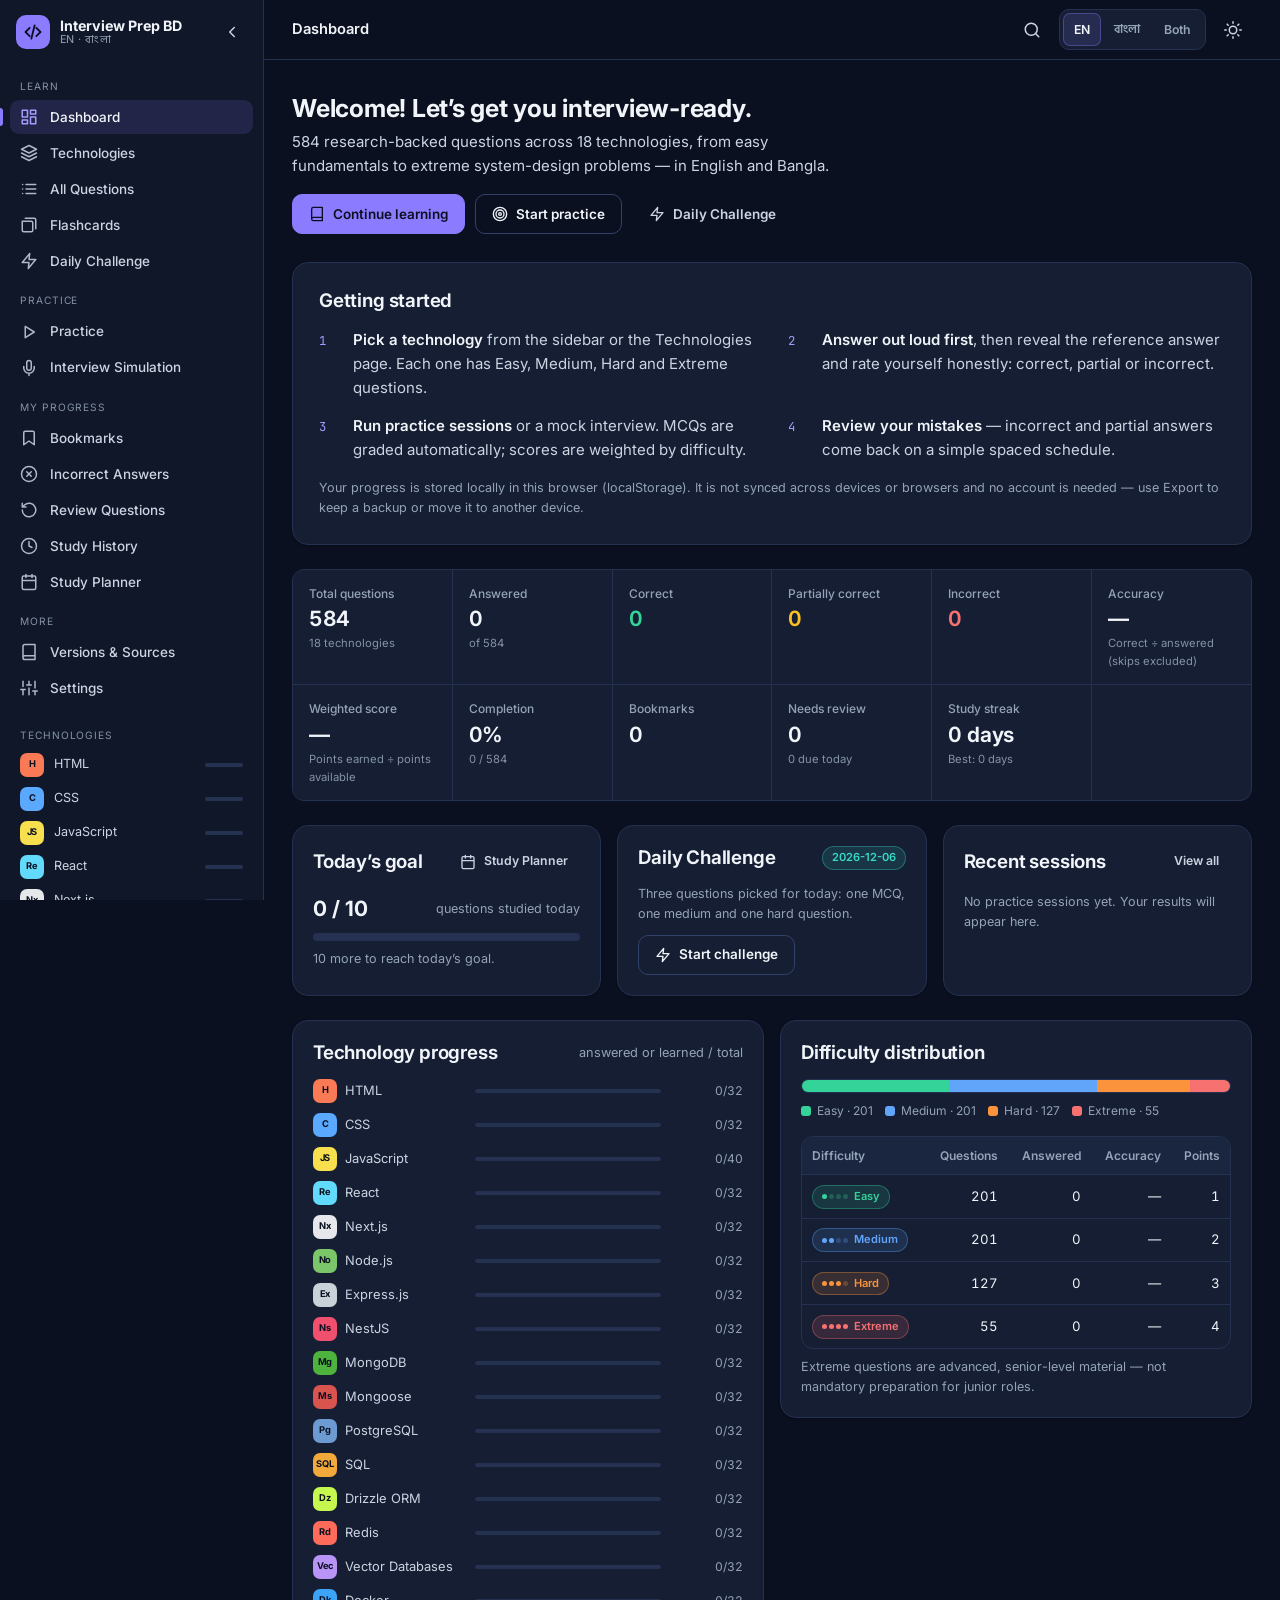
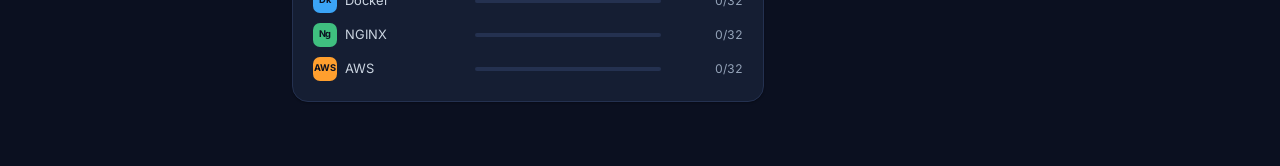
==== index.html @ 84ec38d2 "first commit" ====
<!doctype html>
<html lang="en" data-theme="dark">
<head>
  <meta charset="utf-8">
  <meta name="viewport" content="width=device-width, initial-scale=1, viewport-fit=cover">
  <title>Interview Prep BD — Bilingual Tech Interview Platform</title>
  <meta name="description" content="Bilingual (English + বাংলা) technical interview preparation for developers in Bangladesh and international roles: 18 technologies, practice sessions, MCQs, scoring and progress tracking.">
  <meta name="color-scheme" content="dark light">
  <meta name="theme-color" content="#0B1020">
  <link rel="icon" href="data:image/svg+xml,%3Csvg xmlns='http://www.w3.org/2000/svg' viewBox='0 0 64 64'%3E%3Crect width='64' height='64' rx='14' fill='%238B7CFF'/%3E%3Cpath d='M20 22l-8 10 8 10M44 22l8 10-8 10M36 18l-8 28' stroke='%230B1020' stroke-width='5' fill='none' stroke-linecap='round' stroke-linejoin='round'/%3E%3C/svg%3E">
  <link rel="preconnect" href="https://fonts.googleapis.com">
  <link rel="preconnect" href="https://fonts.gstatic.com" crossorigin>
  <link rel="stylesheet" href="https://fonts.googleapis.com/css2?family=Hind+Siliguri:wght@400;500;600;700&family=Inter:wght@400;500;600;700&family=JetBrains+Mono:wght@400;500&display=swap">
  <link rel="stylesheet" href="styles.css">
</head>
<body>
  <a class="skip-link" href="#main">Skip to main content</a>

  <div class="app" id="app">
    <aside class="sidebar" id="sidebar" aria-label="Primary">
      <div class="sidebar__brand">
        <a href="#/dashboard" class="brand" aria-label="Interview Prep BD — dashboard">
          <span class="brand__mark" aria-hidden="true">
            <svg viewBox="0 0 24 24" width="20" height="20"><path d="M8 7l-5 5 5 5M16 7l5 5-5 5M14 4l-4 16" fill="none" stroke="currentColor" stroke-width="2.2" stroke-linecap="round" stroke-linejoin="round"/></svg>
          </span>
          <span class="brand__text">
            <strong>Interview Prep BD</strong>
            <small>EN · বাংলা</small>
          </span>
        </a>
        <button class="icon-btn sidebar__collapse" id="collapseBtn" type="button" aria-label="Collapse sidebar" aria-expanded="true">
          <svg viewBox="0 0 24 24" width="18" height="18" aria-hidden="true"><path d="M15 6l-6 6 6 6" fill="none" stroke="currentColor" stroke-width="2" stroke-linecap="round" stroke-linejoin="round"/></svg>
        </button>
      </div>
      <nav class="sidebar__nav" id="nav"></nav>
      <div class="sidebar__techs" id="sidebarTechs"></div>
      <div class="sidebar__foot" id="sidebarFoot"></div>
    </aside>
    <div class="scrim" id="scrim" hidden></div>

    <div class="main-wrap">
      <header class="topbar" id="topbar">
        <button class="icon-btn topbar__menu" id="menuBtn" type="button" aria-label="Open navigation" aria-controls="sidebar" aria-expanded="false">
          <svg viewBox="0 0 24 24" width="20" height="20" aria-hidden="true"><path d="M4 7h16M4 12h16M4 17h16" fill="none" stroke="currentColor" stroke-width="2" stroke-linecap="round"/></svg>
        </button>
        <div class="topbar__title" id="pageTitle" aria-live="polite"></div>
        <div class="topbar__actions" id="topbarActions"></div>
      </header>
      <main id="main" class="view" tabindex="-1"></main>
    </div>
  </div>

  <dialog id="modal" class="modal" aria-labelledby="modalTitle"></dialog>
  <div class="toasts" id="toasts" role="status" aria-live="polite" aria-atomic="false"></div>

  <noscript>
    <div class="noscript">This application needs JavaScript enabled to run. / এই application চালাতে JavaScript চালু থাকতে হবে।</div>
  </noscript>

  <script src="questions.js"></script>
  <script src="app.js"></script>
</body>
</html>
---- styles.css ----
/* ==========================================================================
   Interview Prep BD — design system
   Dark developer-tool theme (default) + light theme. No external CSS deps.
   ========================================================================== */

:root {
  --bg: #0B1020;
  --bg-elev: #0E1528;
  --sidebar: #101729;
  --card: #151E33;
  --card-2: #1A2540;
  --card-hover: #1C2844;
  --border: #243150;
  --border-strong: #31416A;
  --text: #F1F5F9;
  --text-2: #CBD5E1;
  --muted: #94A3B8;
  --faint: #8492A6;
  --primary: #8B7CFF;
  --primary-2: #A79BFF;
  --primary-ink: #0B1020;
  --primary-soft: rgba(139, 124, 255, .14);
  --secondary: #38D9C5;
  --secondary-soft: rgba(56, 217, 197, .13);
  --easy: #34D399;
  --medium: #60A5FA;
  --hard: #FB923C;
  --extreme: #F87171;
  --easy-soft: rgba(52, 211, 153, .14);
  --medium-soft: rgba(96, 165, 250, .14);
  --hard-soft: rgba(251, 146, 60, .14);
  --extreme-soft: rgba(248, 113, 113, .14);
  --ok: #34D399;
  --partial: #FBBF24;
  --bad: #F87171;
  --skip: #94A3B8;
  --code-bg: #0A0F1E;
  --code-border: #1E2A47;
  --tok-kw: #C4B5FD;
  --tok-str: #86EFAC;
  --tok-num: #FDBA74;
  --tok-com: #8492A6;
  --tok-fn: #7DD3FC;
  --tok-punc: #CBD5E1;
  --shadow-sm: 0 1px 2px rgba(0,0,0,.3);
  --shadow: 0 8px 24px -12px rgba(0,0,0,.55), 0 2px 6px rgba(0,0,0,.25);
  --shadow-lg: 0 24px 60px -20px rgba(0,0,0,.7);
  --radius-sm: 8px;
  --radius: 12px;
  --radius-lg: 16px;
  --sidebar-w: 264px;
  --sidebar-w-collapsed: 72px;
  --topbar-h: 60px;
  --font-sans: "Inter", "Hind Siliguri", system-ui, -apple-system, "Segoe UI", Roboto, sans-serif;
  --font-bn: "Hind Siliguri", "Noto Sans Bengali", "Kalpurush", "SolaimanLipi", "Vrinda", sans-serif;
  --font-mono: "JetBrains Mono", ui-monospace, SFMono-Regular, Menlo, Consolas, monospace;
  --ease: cubic-bezier(.2, .7, .2, 1);
  --dur: .2s;
  --fs: 15px;
  color-scheme: dark;
}

:root[data-theme="light"] {
  --bg: #F5F6FB;
  --bg-elev: #EEF0F8;
  --sidebar: #FFFFFF;
  --card: #FFFFFF;
  --card-2: #F7F8FC;
  --card-hover: #F2F3FA;
  --border: #E2E6F0;
  --border-strong: #CDD3E3;
  --text: #0F172A;
  --text-2: #1E293B;
  --muted: #526077;
  --faint: #5F6B80;
  --primary: #6352E8;
  --primary-2: #5040D8;
  --primary-ink: #FFFFFF;
  --primary-soft: rgba(99, 82, 232, .10);
  --secondary: #0F766E;
  --secondary-soft: rgba(13, 148, 136, .10);
  --easy: #047857;
  --medium: #2563EB;
  --hard: #C2410C;
  --extreme: #B91C1C;
  --easy-soft: rgba(5, 150, 105, .10);
  --medium-soft: rgba(37, 99, 235, .10);
  --hard-soft: rgba(194, 65, 12, .10);
  --extreme-soft: rgba(220, 38, 38, .09);
  --ok: #047857;
  --partial: #B45309;
  --bad: #B91C1C;
  --skip: #64748B;
  --code-bg: #0F172A;
  --code-border: #1E293B;
  --shadow-sm: 0 1px 2px rgba(15,23,42,.06);
  --shadow: 0 8px 24px -14px rgba(15,23,42,.25), 0 2px 6px rgba(15,23,42,.06);
  --shadow-lg: 0 24px 60px -24px rgba(15,23,42,.35);
  color-scheme: light;
}

*, *::before, *::after { box-sizing: border-box; }
html { font-size: var(--fs); -webkit-text-size-adjust: 100%; scroll-behavior: smooth; }
html[data-motion="reduce"] { scroll-behavior: auto; }
body {
  margin: 0;
  min-height: 100vh;
  background: var(--bg);
  color: var(--text);
  font-family: var(--font-sans);
  line-height: 1.6;
  -webkit-font-smoothing: antialiased;
  text-rendering: optimizeLegibility;
}

:lang(bn), .bn { font-family: var(--font-bn); line-height: 1.8; }
code, kbd, pre, .mono { font-family: var(--font-mono); }
a { color: var(--primary-2); text-decoration: none; }
a:hover { text-decoration: underline; }
img, svg { display: block; }
p > svg { display: inline-block; vertical-align: -.15em; }
button, input, select, textarea { font: inherit; color: inherit; }
h1, h2, h3, h4 { line-height: 1.3; margin: 0 0 .5em; letter-spacing: -.01em; }
h1 { font-size: 1.65rem; font-weight: 700; }
h2 { font-size: 1.25rem; font-weight: 650; }
h3 { font-size: 1.05rem; font-weight: 650; }
p { margin: 0 0 .8em; }
hr { border: 0; border-top: 1px solid var(--border); margin: 1.25rem 0; }
::selection { background: color-mix(in srgb, var(--primary) 35%, transparent); }
html { scrollbar-color: var(--border-strong) transparent; }
input, textarea { caret-color: var(--primary); }

:focus { outline: none; }
:focus-visible {
  outline: 2px solid var(--secondary);
  outline-offset: 2px;
  border-radius: 6px;
}

.skip-link {
  position: absolute; left: 12px; top: -48px; z-index: 1000;
  background: var(--primary); color: var(--primary-ink); padding: 8px 14px; border-radius: 8px; font-weight: 600;
  transition: top var(--dur) var(--ease);
}
.skip-link:focus { top: 12px; }
.sr-only {
  position: absolute !important; width: 1px; height: 1px; padding: 0; margin: -1px;
  overflow: hidden; clip: rect(0 0 0 0); white-space: nowrap; border: 0;
}
.noscript { padding: 2rem; text-align: center; }

/* ---------- Layout ---------- */
.app { display: flex; min-height: 100vh; }
.main-wrap { flex: 1; min-width: 0; display: flex; flex-direction: column; }
.view {
  width: 100%; max-width: 1240px; margin: 0 auto;
  padding: 24px 28px 64px;
  outline: none;
}
.view.view--narrow { max-width: 920px; }

/* ---------- Sidebar ---------- */
.sidebar {
  position: sticky; top: 0; height: 100vh;
  width: var(--sidebar-w); flex: 0 0 var(--sidebar-w);
  background: var(--sidebar);
  border-right: 1px solid var(--border);
  display: flex; flex-direction: column;
  transition: width var(--dur) var(--ease), flex-basis var(--dur) var(--ease), transform .25s var(--ease);
  z-index: 40;
  overflow-x: hidden; overflow-y: auto; scrollbar-width: thin;
}
.sidebar__brand {
  display: flex; align-items: center; justify-content: space-between; gap: 8px;
  padding: 14px 12px 10px 16px; min-height: var(--topbar-h);
}
.brand { display: flex; align-items: center; gap: 10px; color: var(--text); min-width: 0; }
.brand:hover { text-decoration: none; }
.brand__mark {
  width: 34px; height: 34px; border-radius: 10px; flex: 0 0 34px;
  display: grid; place-items: center;
  background: var(--primary);
  color: var(--primary-ink);
}
.brand__text { display: flex; flex-direction: column; line-height: 1.2; white-space: nowrap; }
.brand__text strong { font-size: .95rem; }
.brand__text small { color: var(--muted); font-size: .72rem; letter-spacing: .04em; }
.sidebar__nav { padding: 6px 10px; display: flex; flex-direction: column; gap: 2px; }
.nav-group-label {
  font-size: .68rem; text-transform: uppercase; letter-spacing: .09em; color: var(--faint);
  padding: 12px 10px 4px; white-space: nowrap;
}
.nav-link {
  display: flex; align-items: center; gap: 12px;
  padding: 8px 10px; border-radius: 9px;
  color: var(--text-2); font-size: .9rem; font-weight: 500;
  position: relative; white-space: nowrap;
  transition: background var(--dur) var(--ease), color var(--dur) var(--ease);
}
.nav-link svg { flex: 0 0 18px; opacity: .85; }
.nav-link:hover { background: var(--card); color: var(--text); text-decoration: none; }
.nav-link[aria-current="page"] {
  background: var(--primary-soft); color: var(--text);
}
.nav-link[aria-current="page"]::before {
  content: ""; position: absolute; left: -10px; top: 8px; bottom: 8px; width: 3px; border-radius: 0 3px 3px 0;
  background: var(--primary);
}
.nav-link[aria-current="page"] svg { color: var(--primary-2); opacity: 1; }
.nav-link .nav-label { display: flex; flex-direction: column; line-height: 1.25; min-width: 0; }
.nav-link .nav-label small { font-size: .72rem; color: var(--muted); font-family: var(--font-bn); }
.nav-badge {
  margin-left: auto; font-size: .7rem; font-weight: 600; padding: 1px 7px; border-radius: 999px;
  background: var(--card-2); color: var(--muted); border: 1px solid var(--border);
}
.sidebar__techs { padding: 4px 10px 8px; flex: 1 0 auto; }
.sidebar__techs .nav-group-label { display: flex; justify-content: space-between; align-items: center; }
.tech-link {
  display: flex; align-items: center; gap: 10px; padding: 5px 10px; border-radius: 8px;
  color: var(--text-2); font-size: .84rem; white-space: nowrap;
}
.tech-link:hover { background: var(--card); text-decoration: none; color: var(--text); }
.tech-link[aria-current="page"] { background: var(--secondary-soft); color: var(--text); }
.tech-dot {
  width: 24px; height: 24px; flex: 0 0 24px; border-radius: 7px; display: grid; place-items: center;
  font-size: .62rem; font-weight: 700; color: #0B1020; letter-spacing: -.02em;
}
.tech-link .mini-progress { margin-left: auto; width: 38px; height: 4px; border-radius: 99px; background: var(--border); overflow: hidden; flex: 0 0 38px; }
.tech-link .mini-progress > i { display: block; height: 100%; background: var(--secondary); border-radius: inherit; }
.sidebar__foot { border-top: 1px solid var(--border); padding: 10px 12px; font-size: .75rem; color: var(--faint); }

.app.is-collapsed .sidebar { width: var(--sidebar-w-collapsed); flex-basis: var(--sidebar-w-collapsed); }
.app.is-collapsed .brand__text,
.app.is-collapsed .nav-label,
.app.is-collapsed .nav-badge,
.app.is-collapsed .nav-group-label,
.app.is-collapsed .tech-link .tech-name,
.app.is-collapsed .tech-link .mini-progress,
.app.is-collapsed .sidebar__foot { display: none; }
.app.is-collapsed .sidebar__brand { flex-direction: column; padding: 12px 8px; }
.app.is-collapsed .nav-link, .app.is-collapsed .tech-link { justify-content: center; padding: 9px 0; }
.app.is-collapsed .nav-link[aria-current="page"]::before { left: -10px; }
.app.is-collapsed .sidebar__collapse svg { transform: rotate(180deg); }

.scrim {
  position: fixed; inset: 0; background: rgba(4,7,16,.6);
  z-index: 35; opacity: 0; transition: opacity .2s var(--ease);
}
.scrim.is-visible { opacity: 1; }

/* ---------- Topbar ---------- */
.topbar {
  position: sticky; top: 0; z-index: 30;
  height: var(--topbar-h);
  display: flex; align-items: center; gap: 12px;
  padding: 0 28px;
  background: var(--bg);
  border-bottom: 1px solid var(--border);
}
.topbar .topbar__menu { display: none; }
.topbar__title { font-weight: 600; font-size: .98rem; min-width: 0; overflow: hidden; text-overflow: ellipsis; white-space: nowrap; flex: 1; }
.topbar__title small { color: var(--muted); font-weight: 500; margin-left: 8px; font-family: var(--font-bn); }
.topbar__actions { display: flex; align-items: center; gap: 8px; }

/* ---------- Buttons ---------- */
.btn {
  display: inline-flex; align-items: center; justify-content: center; gap: 8px;
  min-height: 40px; padding: 8px 16px; border-radius: 10px;
  border: 1px solid var(--border-strong);
  background: var(--card-2); color: var(--text);
  font-weight: 600; font-size: .9rem; line-height: 1.2;
  cursor: pointer; text-decoration: none; white-space: nowrap;
  transition: background var(--dur) var(--ease), border-color var(--dur) var(--ease), transform .12s var(--ease), box-shadow var(--dur) var(--ease), color var(--dur);
}
.btn:hover { background: var(--card-hover); border-color: var(--faint); text-decoration: none; }
.btn:active { transform: translateY(1px); }
.btn:disabled, .btn[aria-disabled="true"] { opacity: .45; cursor: not-allowed; transform: none; }
.btn--primary { background: var(--primary); border-color: var(--primary); color: var(--primary-ink); }
.btn--primary:hover { background: var(--primary-2); border-color: var(--primary-2); }
.btn--secondary { background: transparent; border-color: var(--border-strong); color: var(--text); }
.btn--secondary:hover { background: var(--card-2); border-color: var(--faint); }
.btn[aria-pressed="true"] { background: var(--primary-soft); border-color: color-mix(in srgb, var(--primary) 55%, transparent); color: var(--text); }
.btn[aria-pressed="true"] svg { color: var(--primary-2); }
.btn--ghost { background: transparent; border-color: transparent; color: var(--text-2); }
.btn--ghost:hover { background: var(--card); border-color: var(--border); }
.btn--danger { background: var(--extreme-soft); border-color: color-mix(in srgb, var(--bad) 40%, transparent); color: var(--text); }
.btn--danger:hover { background: color-mix(in srgb, var(--bad) 22%, transparent); border-color: var(--bad); }
.btn--sm { min-height: 32px; padding: 5px 11px; font-size: .82rem; border-radius: 8px; }
.btn--lg { min-height: 48px; padding: 12px 22px; font-size: 1rem; }
.btn--block { width: 100%; }
.btn .bn { font-weight: 500; }

.icon-btn {
  display: inline-grid; place-items: center; width: 38px; height: 38px; border-radius: 10px;
  border: 1px solid transparent; background: transparent; color: var(--text-2); cursor: pointer;
  transition: background var(--dur), color var(--dur), border-color var(--dur);
}
.icon-btn:hover { background: var(--card); color: var(--text); border-color: var(--border); }
.icon-btn[aria-pressed="true"] { color: var(--primary-2); background: var(--primary-soft); }
.icon-btn svg { transition: transform var(--dur) var(--ease); }

.btn-row { display: flex; flex-wrap: wrap; gap: 10px; align-items: center; }
.btn-row--end { justify-content: flex-end; }

/* Segmented control */
.seg {
  display: inline-flex; flex-wrap: wrap; max-width: 100%; padding: 3px; gap: 2px; border-radius: 10px;
  background: var(--card); border: 1px solid var(--border);
}
.seg button {
  border: 0; background: transparent; color: var(--muted); cursor: pointer;
  padding: 5px 11px; border-radius: 7px; font-size: .82rem; font-weight: 600; min-height: 30px;
  transition: background var(--dur), color var(--dur);
}
.seg button:hover { color: var(--text); }
.seg button[aria-pressed="true"], .seg button[aria-checked="true"] { background: var(--primary-soft); color: var(--text); box-shadow: inset 0 0 0 1px color-mix(in srgb, var(--primary) 35%, transparent); }

/* ---------- Cards ---------- */
.card {
  background: var(--card);
  border: 1px solid var(--border);
  border-radius: var(--radius-lg);
  padding: 20px;
  box-shadow: var(--shadow-sm);
}
.card--pad-lg { padding: 26px; }
.card--flat { box-shadow: none; }
.card--interactive { transition: border-color .18s var(--ease), background .18s; }
.card--interactive:hover { border-color: var(--border-strong); }
.card__head { display: flex; align-items: center; justify-content: space-between; gap: 12px; margin-bottom: 14px; }
.card__head h2, .card__head h3 { margin: 0; }
.card__sub { color: var(--muted); font-size: .85rem; }

.grid { display: grid; gap: 16px; }
.grid--2 { grid-template-columns: repeat(2, minmax(0, 1fr)); }
.grid--3 { grid-template-columns: repeat(3, minmax(0, 1fr)); }
.grid--4 { grid-template-columns: repeat(4, minmax(0, 1fr)); }
.grid--auto { grid-template-columns: repeat(auto-fill, minmax(min(270px, 100%), 1fr)); }
.grid--2-1 { grid-template-columns: minmax(0, 2fr) minmax(0, 1fr); }
.filters.filters--2 { grid-template-columns: 2fr 1fr; }
.filters.filters--4 { grid-template-columns: repeat(3, minmax(0, 1fr)) auto; }
.grid--stats {
  grid-template-columns: repeat(auto-fill, minmax(150px, 1fr)); gap: 1px;
  background: var(--card); border: 1px solid var(--border); border-radius: var(--radius); overflow: hidden;
}
/* hairlines drawn into the 1px gaps so an unfilled last row stays blank */
.grid--stats > .stat { box-shadow: 1px 0 0 var(--border), 0 1px 0 var(--border); }
.span-2 { grid-column: span 2; }
.stack { display: flex; flex-direction: column; gap: 16px; }
.stack--sm { gap: 8px; }
.row { display: flex; align-items: center; gap: 10px; flex-wrap: wrap; }
.row--between { justify-content: space-between; }
.muted { color: var(--muted); }
.faint { color: var(--faint); }
.small { font-size: .84rem; }
.tiny { font-size: .75rem; }
.nowrap { white-space: nowrap; }
.mt-0 { margin-top: 0; } .mb-0 { margin-bottom: 0; }
.mt-1 { margin-top: 8px; } .mt-2 { margin-top: 16px; } .mt-3 { margin-top: 24px; }
.mb-1 { margin-bottom: 8px; } .mb-2 { margin-bottom: 16px; } .mb-3 { margin-bottom: 24px; }

/* Page header */
.page-head { display: flex; align-items: flex-end; justify-content: space-between; gap: 16px; flex-wrap: wrap; margin-bottom: 20px; }
.page-head h1 { margin: 0; }
.page-head .lead { color: var(--muted); margin: 4px 0 0; max-width: 70ch; }
.meta-line { font-size: .84rem; color: var(--muted); margin: 0 0 4px; }

/* Dashboard header */
.hero { padding: 8px 0 4px; }
.hero h1 { font-size: 1.65rem; margin-bottom: 6px; }
.hero p { color: var(--text-2); max-width: 62ch; }

/* Stats */
.stat {
  background: var(--card);
  padding: 14px 16px; display: flex; flex-direction: column; gap: 2px; min-width: 0;
}
.stat__label { font-size: .8rem; color: var(--muted); font-weight: 500; }
.stat__value { font-size: 1.4rem; font-weight: 650; letter-spacing: -.02em; font-variant-numeric: tabular-nums; line-height: 1.3; }
.stat__hint { font-size: .75rem; color: var(--faint); }
.stat--ok .stat__value { color: var(--ok); }
.stat--partial .stat__value { color: var(--partial); }
.stat--bad .stat__value { color: var(--bad); }

/* Progress bars */
.progress { height: 6px; border-radius: 99px; background: var(--border); overflow: hidden; }
.progress > span {
  display: block; height: 100%; border-radius: inherit;
  background: var(--primary);
}
.progress--thin { height: 4px; }
.progress--lg { height: 8px; }

.stacked-bar { display: flex; height: 14px; border-radius: 99px; overflow: hidden; background: var(--card-2); border: 1px solid var(--border); }
.stacked-bar > span { height: 100%; transition: width .4s var(--ease); }

.legend { display: flex; flex-wrap: wrap; gap: 12px; font-size: .8rem; color: var(--muted); margin-top: 8px; }
.legend i { display: inline-block; width: 10px; height: 10px; border-radius: 3px; margin-right: 6px; vertical-align: -1px; }

/* Difficulty / badges / chips */
.badge {
  display: inline-flex; align-items: center; gap: 6px;
  padding: 2px 9px; border-radius: 999px; font-size: .74rem; font-weight: 600; line-height: 1.6;
  border: 1px solid var(--border); background: var(--card-2); color: var(--text-2); white-space: nowrap;
}
.badge svg { width: 12px; height: 12px; }
.badge--easy { background: var(--easy-soft); color: var(--easy); border-color: color-mix(in srgb, var(--easy) 35%, transparent); }
.badge--medium { background: var(--medium-soft); color: var(--medium); border-color: color-mix(in srgb, var(--medium) 35%, transparent); }
.badge--hard { background: var(--hard-soft); color: var(--hard); border-color: color-mix(in srgb, var(--hard) 35%, transparent); }
.badge--extreme { background: var(--extreme-soft); color: var(--extreme); border-color: color-mix(in srgb, var(--extreme) 35%, transparent); }
.badge--primary { background: var(--primary-soft); color: var(--primary-2); border-color: color-mix(in srgb, var(--primary) 35%, transparent); }
.badge--teal { background: var(--secondary-soft); color: var(--secondary); border-color: color-mix(in srgb, var(--secondary) 35%, transparent); }
.badge--ok { color: var(--ok); border-color: color-mix(in srgb, var(--ok) 40%, transparent); background: var(--easy-soft); }
.badge--partial { color: var(--partial); border-color: color-mix(in srgb, var(--partial) 40%, transparent); background: color-mix(in srgb, var(--partial) 10%, transparent); }
.badge--bad { color: var(--bad); border-color: color-mix(in srgb, var(--bad) 40%, transparent); background: var(--extreme-soft); }
.badge--warn { color: var(--hard); border-color: color-mix(in srgb, var(--hard) 40%, transparent); background: var(--hard-soft); }
.pips { display: inline-flex; gap: 2px; }
.pips i { width: 5px; height: 5px; border-radius: 50%; background: currentColor; opacity: .25; }
.pips i.on { opacity: 1; }

.chip-group { display: flex; flex-wrap: wrap; gap: 8px; }
.chip {
  display: inline-flex; align-items: center; gap: 6px;
  padding: 6px 12px; border-radius: 999px; min-height: 34px;
  border: 1px solid var(--border-strong); background: var(--card);
  color: var(--text-2); font-size: .84rem; font-weight: 500; cursor: pointer;
  transition: background var(--dur), border-color var(--dur), color var(--dur);
  user-select: none;
}
.chip:hover { border-color: var(--faint); color: var(--text); }
.chip[aria-pressed="true"], .chip[aria-checked="true"] {
  background: var(--primary-soft); border-color: var(--primary); color: var(--text);
}
.chip[aria-pressed="true"]::before, .chip[aria-checked="true"]::before {
  content: "✓"; font-size: .75rem; color: var(--primary-2); font-weight: 700;
}
.chip .count { color: var(--faint); font-size: .75rem; }
.tag { display: inline-block; font-size: .74rem; color: var(--muted); background: var(--card-2); border: 1px solid var(--border); padding: 1px 8px; border-radius: 6px; font-family: var(--font-mono); }

/* Forms */
.field { display: flex; flex-direction: column; gap: 6px; min-width: 0; }
.field > label, .field-label { font-size: .8rem; font-weight: 600; color: var(--text-2); }
.field .hint { font-size: .76rem; color: var(--faint); }
.input, .select, textarea.input {
  width: 100%; min-height: 40px; padding: 8px 12px; border-radius: 10px;
  border: 1px solid var(--border-strong); background: var(--bg-elev); color: var(--text);
  transition: border-color var(--dur), box-shadow var(--dur);
}
.input::placeholder { color: var(--faint); }
.input:hover, .select:hover { border-color: var(--faint); }
.input:focus-visible, .select:focus-visible { outline: none; border-color: var(--primary); box-shadow: 0 0 0 3px var(--primary-soft); }
.select { appearance: none; padding-right: 34px; background-image: url("data:image/svg+xml,%3Csvg xmlns='http://www.w3.org/2000/svg' width='12' height='12' viewBox='0 0 24 24'%3E%3Cpath d='M6 9l6 6 6-6' fill='none' stroke='%2394A3B8' stroke-width='2.5' stroke-linecap='round'/%3E%3C/svg%3E"); background-repeat: no-repeat; background-position: right 12px center; }
.search-box { position: relative; }
.search-box svg { position: absolute; left: 12px; top: 50%; transform: translateY(-50%); color: var(--faint); pointer-events: none; }
.search-box .input { padding-left: 38px; }
.check { display: inline-flex; align-items: center; gap: 8px; cursor: pointer; font-size: .88rem; color: var(--text-2); min-height: 32px; }
.check input { width: 17px; height: 17px; accent-color: var(--primary); }

/* Filter panel */
.filters {
  display: grid; gap: 12px;
  grid-template-columns: 2fr repeat(4, minmax(0, 1fr));
  align-items: end;
}
.filters__more { display: flex; flex-wrap: wrap; gap: 8px 16px; align-items: center; margin-top: 12px; }
.results-bar { display: flex; align-items: center; justify-content: space-between; gap: 12px; flex-wrap: wrap; margin: 16px 0 10px; }
.results-count { font-weight: 600; }
.results-count strong { color: var(--primary-2); font-variant-numeric: tabular-nums; }

/* Question list */
.q-list { display: flex; flex-direction: column; background: var(--card); border: 1px solid var(--border); border-radius: var(--radius); overflow: hidden; }
.q-item {
  display: grid; grid-template-columns: auto 1fr auto; gap: 14px; align-items: start;
  padding: 14px 16px; border-bottom: 1px solid var(--border);
  color: var(--text); text-decoration: none;
  transition: background .15s var(--ease);
}
.q-item:last-child { border-bottom: 0; }
.q-item:hover { background: var(--card-hover); text-decoration: none; }
.q-item:focus-visible { outline-offset: -2px; border-radius: 0; }
.q-item__title { font-weight: 600; font-size: .96rem; line-height: 1.45; }
.q-item__title .bn { display: block; font-weight: 500; color: var(--text-2); font-size: .94rem; margin-top: 2px; }
.q-item__meta { display: flex; flex-wrap: wrap; gap: 6px; margin-top: 6px; align-items: center; }
.q-item__side { display: flex; flex-direction: column; align-items: flex-end; gap: 6px; }
.q-item__side > .small { display: inline-flex; align-items: center; gap: 4px; }
.status-dot { width: 10px; height: 10px; border-radius: 50%; margin-top: 7px; border: 2px solid var(--border-strong); }
.status-dot--correct { background: var(--ok); border-color: var(--ok); }
.status-dot--partial { background: var(--partial); border-color: var(--partial); }
.status-dot--incorrect { background: var(--bad); border-color: var(--bad); }
.status-dot--skipped { background: transparent; border-color: var(--skip); border-style: dashed; }
.status-dot--learned { background: var(--secondary); border-color: var(--secondary); }

@keyframes fadeIn { from { opacity: 0; } to { opacity: 1; } }

.pager { display: flex; justify-content: center; align-items: center; gap: 10px; margin-top: 18px; }

/* Tech cards */
.tech-card { display: flex; flex-direction: column; gap: 12px; }
.tech-card__head { display: flex; align-items: center; gap: 12px; }
.tech-card__logo {
  width: 44px; height: 44px; border-radius: 12px; display: grid; place-items: center;
  font-weight: 800; font-size: .9rem; color: #0B1020; flex: 0 0 44px; letter-spacing: -.03em;
}
.tech-card__title { margin: 0; font-size: 1.05rem; }
.tech-card__ver { font-size: .74rem; color: var(--muted); font-family: var(--font-mono); }
.tech-card__desc { color: var(--text-2); font-size: .88rem; margin: 0; min-height: 2.8em; }
.diff-counts { display: flex; flex-wrap: wrap; gap: 4px 16px; font-size: .82rem; }
.diff-count { display: inline-flex; align-items: baseline; gap: 5px; }
.diff-count b { font-weight: 650; font-variant-numeric: tabular-nums; }
.diff-count span { color: var(--muted); }
.diff-count--easy b { color: var(--easy); } .diff-count--medium b { color: var(--medium); }
.diff-count--hard b { color: var(--hard); } .diff-count--extreme b { color: var(--extreme); }

/* Question detail */
.q-detail { display: grid; grid-template-columns: minmax(0, 1fr) 300px; gap: 20px; align-items: start; }
.q-detail__aside { position: sticky; top: calc(var(--topbar-h) + 16px); display: flex; flex-direction: column; gap: 14px; }
.q-head { display: flex; flex-wrap: wrap; gap: 8px; align-items: center; margin-bottom: 12px; }
.q-title { font-size: 1.35rem; font-weight: 700; line-height: 1.45; margin: 0; }
.q-title.bn { font-weight: 600; font-size: 1.28rem; }
.bi-block { display: grid; gap: 10px; }
.bi-block--both { grid-template-columns: 1fr; }
.bi-label {
  display: inline-block; font-size: .66rem; font-weight: 700; letter-spacing: .1em; text-transform: uppercase;
  color: var(--faint); margin-bottom: 2px; font-family: var(--font-sans);
}
.bi-pane { min-width: 0; }
.bi-pane + .bi-pane { border-top: 1px dashed var(--border); padding-top: 10px; }
.section-title {
  display: flex; align-items: center; gap: 8px; font-size: .95rem; font-weight: 650;
  color: var(--text); margin: 0 0 4px; letter-spacing: 0;
}
.section-title svg { color: var(--muted); }
.reveal {
  border: 1px dashed var(--border-strong); border-radius: var(--radius); padding: 28px 22px;
  display: flex; flex-direction: column; align-items: center; text-align: center; gap: 10px;
}
.answer-panel { animation: revealIn .35s var(--ease) both; }
@keyframes revealIn { from { opacity: 0; transform: translateY(8px); } to { opacity: 1; transform: none; } }

.prose { color: var(--text-2); font-size: .97rem; overflow-wrap: anywhere; }
.prose p { margin: 0 0 .75em; }
.prose p:last-child, .prose ul:last-child, .prose ol:last-child { margin-bottom: 0; }
.prose ul, .prose ol { margin: 0 0 .8em; padding-left: 1.3em; }
.prose li { margin: .25em 0; }
.prose li::marker { color: var(--secondary); }
.prose strong { color: var(--text); font-weight: 650; }
.prose code, .inline-code {
  font-family: var(--font-mono); font-size: .86em; padding: .1em .38em; border-radius: 6px;
  background: var(--card-2); color: var(--text); border: 1px solid var(--border);
  overflow-wrap: anywhere;
}
.prose.bn { font-size: 1rem; }

.callout {
  border-radius: 12px; padding: 14px 16px; border: 1px solid var(--border);
  background: var(--card-2);
}
.callout--tip { border-color: color-mix(in srgb, var(--secondary) 35%, transparent); background: var(--secondary-soft); }
.callout--warn { border-color: color-mix(in srgb, var(--hard) 40%, transparent); background: var(--hard-soft); }
.callout--info { border-color: var(--border); background: var(--card-2); }
.callout__title { font-weight: 700; font-size: .85rem; display: flex; align-items: center; gap: 8px; margin-bottom: 6px; }

/* Code */
.code {
  position: relative; border-radius: 12px; overflow: hidden;
  background: var(--code-bg); border: 1px solid var(--code-border);
  margin: 0;
}
.code__bar {
  display: flex; align-items: center; justify-content: space-between; gap: 8px;
  padding: 6px 8px 6px 14px; border-bottom: 1px solid var(--code-border);
  background: rgba(255,255,255,.02); color: #94A3B8; font-size: .74rem;
}
.code__lang { font-family: var(--font-mono); text-transform: lowercase; letter-spacing: .03em; }
.code__label { font-family: var(--font-sans); color: #CBD5E1; font-weight: 600; }
.code pre {
  margin: 0; padding: 14px 16px; overflow-x: auto; tab-size: 2;
  font-size: .84rem; line-height: 1.65; color: #E2E8F0;
  scrollbar-width: thin;
}
.code pre code { font-family: var(--font-mono); white-space: pre; }
.code--output pre { color: #A7F3D0; }
.code .copy-btn {
  border: 1px solid #263252; background: #111a30; color: #CBD5E1; border-radius: 7px;
  font-size: .72rem; padding: 3px 9px; cursor: pointer; min-height: 26px;
}
.code .copy-btn:hover { border-color: #3B4A72; color: #fff; }
.tok-kw { color: var(--tok-kw); }
.tok-str { color: var(--tok-str); }
.tok-num { color: var(--tok-num); }
.tok-com { color: var(--tok-com); font-style: italic; }
.tok-fn { color: var(--tok-fn); }
.tok-tag { color: #F9A8D4; }
.tok-attr { color: #FDE68A; }

/* MCQ */
.mcq { display: flex; flex-direction: column; gap: 10px; }
.mcq-option {
  display: grid; grid-template-columns: 30px 1fr auto; gap: 12px; align-items: start;
  width: 100%; text-align: left; padding: 12px 14px; border-radius: 12px;
  border: 1.5px solid var(--border-strong); background: var(--card-2); color: var(--text);
  cursor: pointer; transition: border-color var(--dur), background var(--dur), transform .12s;
  font-size: .95rem;
}
.mcq-option:hover:not(:disabled) { border-color: var(--primary); background: var(--card-hover); }
.mcq-option[aria-checked="true"] { border-color: var(--primary); background: var(--primary-soft); }
.mcq-option:disabled { cursor: default; }
.mcq-option__key {
  width: 30px; height: 30px; border-radius: 8px; display: grid; place-items: center;
  font-weight: 700; font-size: .85rem; background: var(--card); border: 1px solid var(--border-strong); color: var(--muted);
}
.mcq-option[aria-checked="true"] .mcq-option__key { background: var(--primary); color: var(--primary-ink); border-color: var(--primary); }
.mcq-option.is-correct { border-color: var(--ok); background: var(--easy-soft); }
.mcq-option.is-correct .mcq-option__key { background: var(--ok); color: #04130D; border-color: var(--ok); }
.mcq-option.is-wrong { border-color: var(--bad); background: var(--extreme-soft); }
.mcq-option.is-wrong .mcq-option__key { background: var(--bad); color: #1A0505; border-color: var(--bad); }
.mcq-option__state { font-size: .78rem; font-weight: 700; align-self: center; }
.mcq-option .bn-line { display: block; color: var(--text-2); font-size: .92rem; margin-top: 2px; }

/* Self assessment */
.assess { display: grid; grid-template-columns: repeat(4, minmax(0, 1fr)); gap: 10px; }
.assess-btn {
  display: flex; flex-direction: column; align-items: center; gap: 4px;
  padding: 12px 8px; border-radius: 12px; border: 1.5px solid var(--border-strong);
  background: var(--card-2); color: var(--text); cursor: pointer; font-weight: 650; font-size: .9rem;
  transition: border-color var(--dur), background var(--dur), transform .12s;
}
.assess-btn small { font-weight: 500; color: var(--muted); font-size: .74rem; }
.assess-btn svg { width: 20px; height: 20px; }
.assess-btn--correct:hover, .assess-btn--correct[aria-pressed="true"] { border-color: var(--ok); background: var(--easy-soft); }
.assess-btn--partial:hover, .assess-btn--partial[aria-pressed="true"] { border-color: var(--partial); background: color-mix(in srgb, var(--partial) 10%, transparent); }
.assess-btn--incorrect:hover, .assess-btn--incorrect[aria-pressed="true"] { border-color: var(--bad); background: var(--extreme-soft); }
.assess-btn--skipped:hover, .assess-btn--skipped[aria-pressed="true"] { border-color: var(--skip); background: rgba(148,163,184,.10); }
.assess-btn--correct svg { color: var(--ok); } .assess-btn--partial svg { color: var(--partial); }
.assess-btn--incorrect svg { color: var(--bad); } .assess-btn--skipped svg { color: var(--skip); }

/* Session */
.session-top {
  display: flex; align-items: center; gap: 16px; flex-wrap: wrap;
  padding: 12px 16px; border-radius: 14px; background: var(--card); border: 1px solid var(--border);
  margin-bottom: 16px; position: sticky; top: calc(var(--topbar-h) + 8px); z-index: 5;
  box-shadow: var(--shadow-sm);
}
.session-top .progress { flex: 1; min-width: 140px; }
.timer { font-family: var(--font-mono); font-variant-numeric: tabular-nums; font-weight: 600; display: inline-flex; align-items: center; gap: 6px; }
.timer.is-low { color: var(--bad); }
.dots { display: flex; flex-wrap: wrap; gap: 6px; }
.dot-btn {
  width: 30px; height: 30px; border-radius: 8px; border: 1px solid var(--border-strong);
  background: var(--card-2); color: var(--muted); font-size: .74rem; font-weight: 700; cursor: pointer;
  display: grid; place-items: center;
}
.dot-btn[aria-current="step"] { border-color: var(--primary); color: var(--text); box-shadow: 0 0 0 2px var(--primary-soft); }
.dot-btn.r-correct { background: var(--easy-soft); border-color: var(--ok); color: var(--ok); }
.dot-btn.r-partial { background: color-mix(in srgb, var(--partial) 12%, transparent); border-color: var(--partial); color: var(--partial); }
.dot-btn.r-incorrect { background: var(--extreme-soft); border-color: var(--bad); color: var(--bad); }
.dot-btn.r-skipped { border-style: dashed; color: var(--skip); }

/* Results */
.score-ring { position: relative; width: 168px; height: 168px; flex: 0 0 168px; }
.score-ring svg { width: 100%; height: 100%; transform: rotate(-90deg); }
.score-ring circle { fill: none; stroke-width: 12; }
.score-ring .track { stroke: var(--border); }
.score-ring .bar { stroke: var(--primary); stroke-linecap: round; transition: stroke-dashoffset 1s var(--ease); }
.score-ring__label { position: absolute; inset: 0; display: grid; place-items: center; text-align: center; }
.score-ring__label b { font-size: 2rem; font-weight: 700; letter-spacing: -.03em; display: block; line-height: 1; }
.score-ring__label span { font-size: .74rem; color: var(--muted); }
.results-hero { display: flex; gap: 28px; align-items: center; flex-wrap: wrap; }

/* Tables */
.table-wrap { overflow-x: auto; border-radius: 12px; border: 1px solid var(--border); }
table.table { width: 100%; border-collapse: collapse; font-size: .88rem; }
.table th, .table td { padding: 9px 10px; text-align: left; border-bottom: 1px solid var(--border); white-space: nowrap; }
.table th { font-size: .8rem; color: var(--muted); background: var(--card-2); font-weight: 600; }
.table th::first-letter { text-transform: uppercase; }
.table tr:last-child td { border-bottom: 0; }
.table td.num, .table th.num { text-align: right; font-variant-numeric: tabular-nums; }
.table tbody tr:hover td { background: var(--card-hover); }
.table td.wrap { white-space: normal; min-width: 220px; }

/* Bars (charts) */
.bars { display: flex; flex-direction: column; gap: 10px; }
.bar-row { display: grid; grid-template-columns: 150px 1fr 70px; gap: 12px; align-items: center; font-size: .86rem; }
.bar-row__label { display: flex; align-items: center; gap: 8px; min-width: 0; overflow: hidden; text-overflow: ellipsis; white-space: nowrap; color: var(--text-2); }
.bar-row__value { text-align: right; font-variant-numeric: tabular-nums; color: var(--muted); font-size: .8rem; }
.vbars { display: flex; align-items: flex-end; gap: 8px; height: 120px; padding-top: 8px; }
.vbar { flex: 1; display: flex; flex-direction: column; align-items: center; gap: 6px; height: 100%; justify-content: flex-end; }
.vbar__fill { width: 100%; max-width: 38px; border-radius: 4px 4px 2px 2px; background: var(--primary); min-height: 3px; }
.vbar__fill.is-goal { background: var(--secondary); }
.vbar__label { font-size: .7rem; color: var(--muted); }
.vbar__val { font-size: .72rem; color: var(--text-2); font-variant-numeric: tabular-nums; }

.heatmap { display: grid; grid-auto-flow: column; grid-template-rows: repeat(7, 13px); gap: 3px; overflow-x: auto; padding-bottom: 4px; }
.heatmap i { width: 13px; height: 13px; border-radius: 3px; background: var(--card-2); border: 1px solid var(--border); }
.heatmap i[data-l="1"] { background: color-mix(in srgb, var(--primary) 30%, transparent); border-color: transparent; }
.heatmap i[data-l="2"] { background: color-mix(in srgb, var(--primary) 55%, transparent); border-color: transparent; }
.heatmap i[data-l="3"] { background: color-mix(in srgb, var(--primary) 80%, transparent); border-color: transparent; }
.heatmap i[data-l="4"] { background: var(--secondary); border-color: transparent; }

/* Empty state */
.empty {
  text-align: center; padding: 40px 20px; border: 1px dashed var(--border-strong); border-radius: 16px;
  color: var(--muted);
}
.empty__icon { width: 40px; height: 40px; margin: 0 auto 8px; display: grid; place-items: center; color: var(--muted); }
.empty h3 { color: var(--text); margin-bottom: 6px; }
.empty p { max-width: 52ch; margin: 0 auto 14px; }

/* Flashcards */
.flash-wrap { perspective: 1400px; max-width: 760px; margin: 0 auto; }
.flashcard {
  position: relative; width: 100%; min-height: 360px; cursor: pointer;
  transform-style: preserve-3d; transition: transform .6s var(--ease);
  border: 0; background: transparent; padding: 0; text-align: left; color: inherit; display: block;
}
.flashcard.is-flipped { transform: rotateY(180deg); }
.flashcard__face {
  position: absolute; inset: 0; backface-visibility: hidden; -webkit-backface-visibility: hidden;
  border-radius: 20px; padding: 28px; overflow-y: auto;
  background: var(--card); border: 1px solid var(--border); box-shadow: var(--shadow);
  display: flex; flex-direction: column; gap: 12px;
}
.flashcard__face--front { justify-content: center; }
.flashcard__face--back { transform: rotateY(180deg); }
.flash-hint { font-size: .78rem; color: var(--faint); text-align: center; margin-top: 10px; }

/* Modal */
.modal {
  border: 1px solid var(--border-strong); border-radius: 18px; padding: 0;
  background: var(--card); color: var(--text); width: min(560px, calc(100vw - 32px));
  box-shadow: var(--shadow-lg);
}
.modal::backdrop { background: rgba(3,6,15,.65); }
.modal[open] { animation: modalIn .22s var(--ease) both; }
.modal[open]::backdrop { animation: fadeIn .22s var(--ease) both; }
@keyframes modalIn { from { opacity: 0; transform: translateY(10px) scale(.98); } to { opacity: 1; transform: none; } }
.modal__body { padding: 22px 24px; }
.modal__title { font-size: 1.15rem; margin: 0 0 8px; }
.modal__foot { display: flex; justify-content: flex-end; gap: 10px; padding: 14px 24px 20px; flex-wrap: wrap; }

/* Toasts */
.toasts { position: fixed; right: 20px; bottom: 20px; z-index: 200; display: flex; flex-direction: column; gap: 10px; pointer-events: none; }
.toast {
  pointer-events: auto; min-width: 240px; max-width: 380px; padding: 12px 16px; border-radius: 12px;
  background: var(--card-2); border: 1px solid var(--border-strong); box-shadow: var(--shadow-lg);
  display: flex; gap: 10px; align-items: flex-start; font-size: .88rem;
  animation: toastIn .3s var(--ease) both;
}
.toast--ok { border-color: color-mix(in srgb, var(--ok) 50%, transparent); }
.toast--bad { border-color: color-mix(in srgb, var(--bad) 50%, transparent); }
.toast.is-leaving { animation: toastOut .25s var(--ease) both; }
@keyframes toastIn { from { opacity: 0; transform: translateY(10px); } to { opacity: 1; transform: none; } }
@keyframes toastOut { to { opacity: 0; transform: translateY(6px); } }

/* Celebration */
.confetti { position: absolute; inset: 0; pointer-events: none; overflow: hidden; }
.confetti i { position: absolute; top: -10px; width: 8px; height: 12px; border-radius: 2px; opacity: 0; animation: fall 1.8s var(--ease) forwards; }
@keyframes fall { 0% { opacity: 1; transform: translateY(0) rotate(0); } 100% { opacity: 0; transform: translateY(220px) rotate(260deg); } }

/* kbd */
kbd {
  font-size: .72rem; padding: 1px 6px; border-radius: 5px; border: 1px solid var(--border-strong);
  border-bottom-width: 2px; background: var(--card-2); color: var(--text-2);
}

/* Details/accordion */
details.acc { border: 1px solid var(--border); border-radius: 12px; background: var(--card-2); }
details.acc > summary { cursor: pointer; padding: 12px 14px; font-weight: 600; list-style: none; display: flex; align-items: center; gap: 8px; }
details.acc > summary::-webkit-details-marker { display: none; }
details.acc > summary::before { content: "▸"; color: var(--muted); transition: transform var(--dur); }
details.acc[open] > summary::before { transform: rotate(90deg); }
details.acc > .acc__body { padding: 0 14px 14px; }

.ver-box { display: grid; gap: 6px; font-size: .84rem; }
.ver-box dt { color: var(--muted); font-size: .8rem; }
.ver-box dd { margin: 0 0 6px; }

.kv { display: grid; grid-template-columns: auto 1fr; gap: 6px 14px; font-size: .86rem; }
.kv dt { color: var(--muted); }
.kv dd { margin: 0; }

.list-plain { list-style: none; padding: 0; margin: 0; display: flex; flex-direction: column; gap: 8px; }
.list-plain li { display: flex; gap: 10px; align-items: flex-start; }

.steps { list-style: none; padding: 0; margin: 0; counter-reset: step; display: grid; gap: 14px 32px; grid-template-columns: repeat(2, minmax(0, 1fr)); }
.steps li { counter-increment: step; display: grid; grid-template-columns: 24px 1fr; gap: 10px; align-items: baseline; color: var(--text-2); }
.steps li::before { content: counter(step); font-family: var(--font-mono); font-size: .82rem; color: var(--primary-2); font-variant-numeric: tabular-nums; }
.steps strong { color: var(--text); font-weight: 600; }
@media (max-width: 860px) { .steps { grid-template-columns: minmax(0, 1fr); } }

.ref-list a { display: inline-flex; align-items: center; gap: 6px; }

.divider-label { display: flex; align-items: center; gap: 10px; color: var(--muted); font-size: .8rem; margin: 18px 0 10px; }
.divider-label::before, .divider-label::after { content: ""; flex: 1; border-top: 1px solid var(--border); }

/* ---------- Responsive ---------- */
@media (max-width: 1180px) {
  .grid--3 { grid-template-columns: repeat(2, minmax(0, 1fr)); }
  .dash-split { grid-template-columns: minmax(0, 1fr); }
  .filters { grid-template-columns: 1fr 1fr 1fr; }
  .filters .field--search { grid-column: 1 / -1; }
  .q-detail { grid-template-columns: minmax(0, 1fr); }
  .q-detail__aside { position: static; display: grid; grid-template-columns: repeat(auto-fit, minmax(240px, 1fr)); }
}
@media (max-width: 1024px) {
  .grid--4 { grid-template-columns: repeat(2, minmax(0, 1fr)); }
  .grid--3 { grid-template-columns: repeat(2, minmax(0, 1fr)); }
  .view { padding: 20px 20px 56px; }
  .topbar { padding: 0 20px; }
}
@media (max-width: 860px) {
  .grid--2-1 { grid-template-columns: minmax(0, 1fr); }
  .filters.filters--4 { grid-template-columns: 1fr 1fr; }
  .topbar .topbar__menu { display: inline-grid; }
  .sidebar {
    position: fixed; left: 0; top: 0; bottom: 0; transform: translateX(-102%);
    width: min(300px, 86vw) !important; flex-basis: auto !important; box-shadow: var(--shadow-lg);
  }
  .app.is-nav-open .sidebar { transform: none; }
  .sidebar__collapse { display: none; }
  .app.is-collapsed .brand__text, .app.is-collapsed .nav-label, .app.is-collapsed .nav-badge,
  .app.is-collapsed .nav-group-label, .app.is-collapsed .tech-link .tech-name,
  .app.is-collapsed .tech-link .mini-progress, .app.is-collapsed .sidebar__foot { display: revert; }
  .app.is-collapsed .nav-link, .app.is-collapsed .tech-link { justify-content: flex-start; padding: 8px 10px; }
  .grid--2 { grid-template-columns: minmax(0, 1fr); }
  .span-2 { grid-column: auto; }
}
@media (max-width: 640px) {
  :root { --topbar-h: 56px; }
  .filters.filters--2 { grid-template-columns: minmax(0, 1fr); }
  .view { padding: 16px 16px 72px; }
  .topbar { padding: 0 12px; gap: 6px; }
  .topbar__actions .hide-sm { display: none; }
  h1 { font-size: 1.4rem; }
  .hero h1 { font-size: 1.4rem; }
  .grid--3, .grid--4 { grid-template-columns: minmax(0, 1fr); }
  .grid--stats { grid-template-columns: repeat(2, minmax(0, 1fr)); }
  .filters { grid-template-columns: 1fr 1fr; }
  .q-item { grid-template-columns: auto 1fr; padding: 12px; }
  .q-item__side { grid-column: 2; flex-direction: row; align-items: center; justify-content: flex-start; }
  .assess { grid-template-columns: repeat(2, minmax(0, 1fr)); }
  .bar-row { grid-template-columns: 96px 1fr 56px; gap: 8px; }
  .card { padding: 16px; border-radius: 14px; }
  .q-title { font-size: 1.15rem; }
  .q-title.bn { font-size: 1.12rem; }
  .session-top { top: calc(var(--topbar-h) + 4px); padding: 10px 12px; gap: 10px; }
  .score-ring { width: 140px; height: 140px; flex-basis: 140px; }
  .results-hero { gap: 18px; }
  .modal__body { padding: 18px; }
  .modal__foot { padding: 12px 18px 18px; }
  .toasts { left: 12px; right: 12px; bottom: 12px; }
  .toast { max-width: none; }
  .flashcard { min-height: 420px; }
  .flashcard__face { padding: 20px; }
  .seg button { padding: 5px 8px; }
  .btn-row .btn { flex: 1 1 auto; }
}
@media (max-width: 380px) {
  .grid--stats { grid-template-columns: minmax(0, 1fr); }
  .filters { grid-template-columns: 1fr; }
}

/* ---------- Motion preferences ---------- */
@media (prefers-reduced-motion: reduce) {
  html:not([data-motion="full"]) *, html:not([data-motion="full"]) *::before, html:not([data-motion="full"]) *::after {
    animation-duration: .001ms !important; animation-iteration-count: 1 !important;
    transition-duration: .001ms !important; scroll-behavior: auto !important;
  }
}
html[data-motion="reduce"] *, html[data-motion="reduce"] *::before, html[data-motion="reduce"] *::after {
  animation-duration: .001ms !important; animation-iteration-count: 1 !important;
  transition-duration: .001ms !important;
}

@media (forced-colors: active) {
  .btn, .chip, .mcq-option, .assess-btn, .card, .stat { border: 1px solid CanvasText; }
  .progress > span { background: Highlight; }
}

@media print {
  .sidebar, .topbar, .toasts, .btn, .icon-btn { display: none !important; }
  .view { max-width: none; padding: 0; }
  body { background: #fff; color: #000; }
}

/* Heatmap legend swatches */
.legend i.hm-legend { width: 12px; height: 12px; border: 1px solid var(--border); }
.legend i.hm-legend[data-l="1"] { background: color-mix(in srgb, var(--primary) 30%, transparent); }
.legend i.hm-legend[data-l="2"] { background: color-mix(in srgb, var(--primary) 55%, transparent); }
.legend i.hm-legend[data-l="3"] { background: color-mix(in srgb, var(--primary) 80%, transparent); }
.legend i.hm-legend[data-l="4"] { background: var(--secondary); }
.tb { display: inline; }
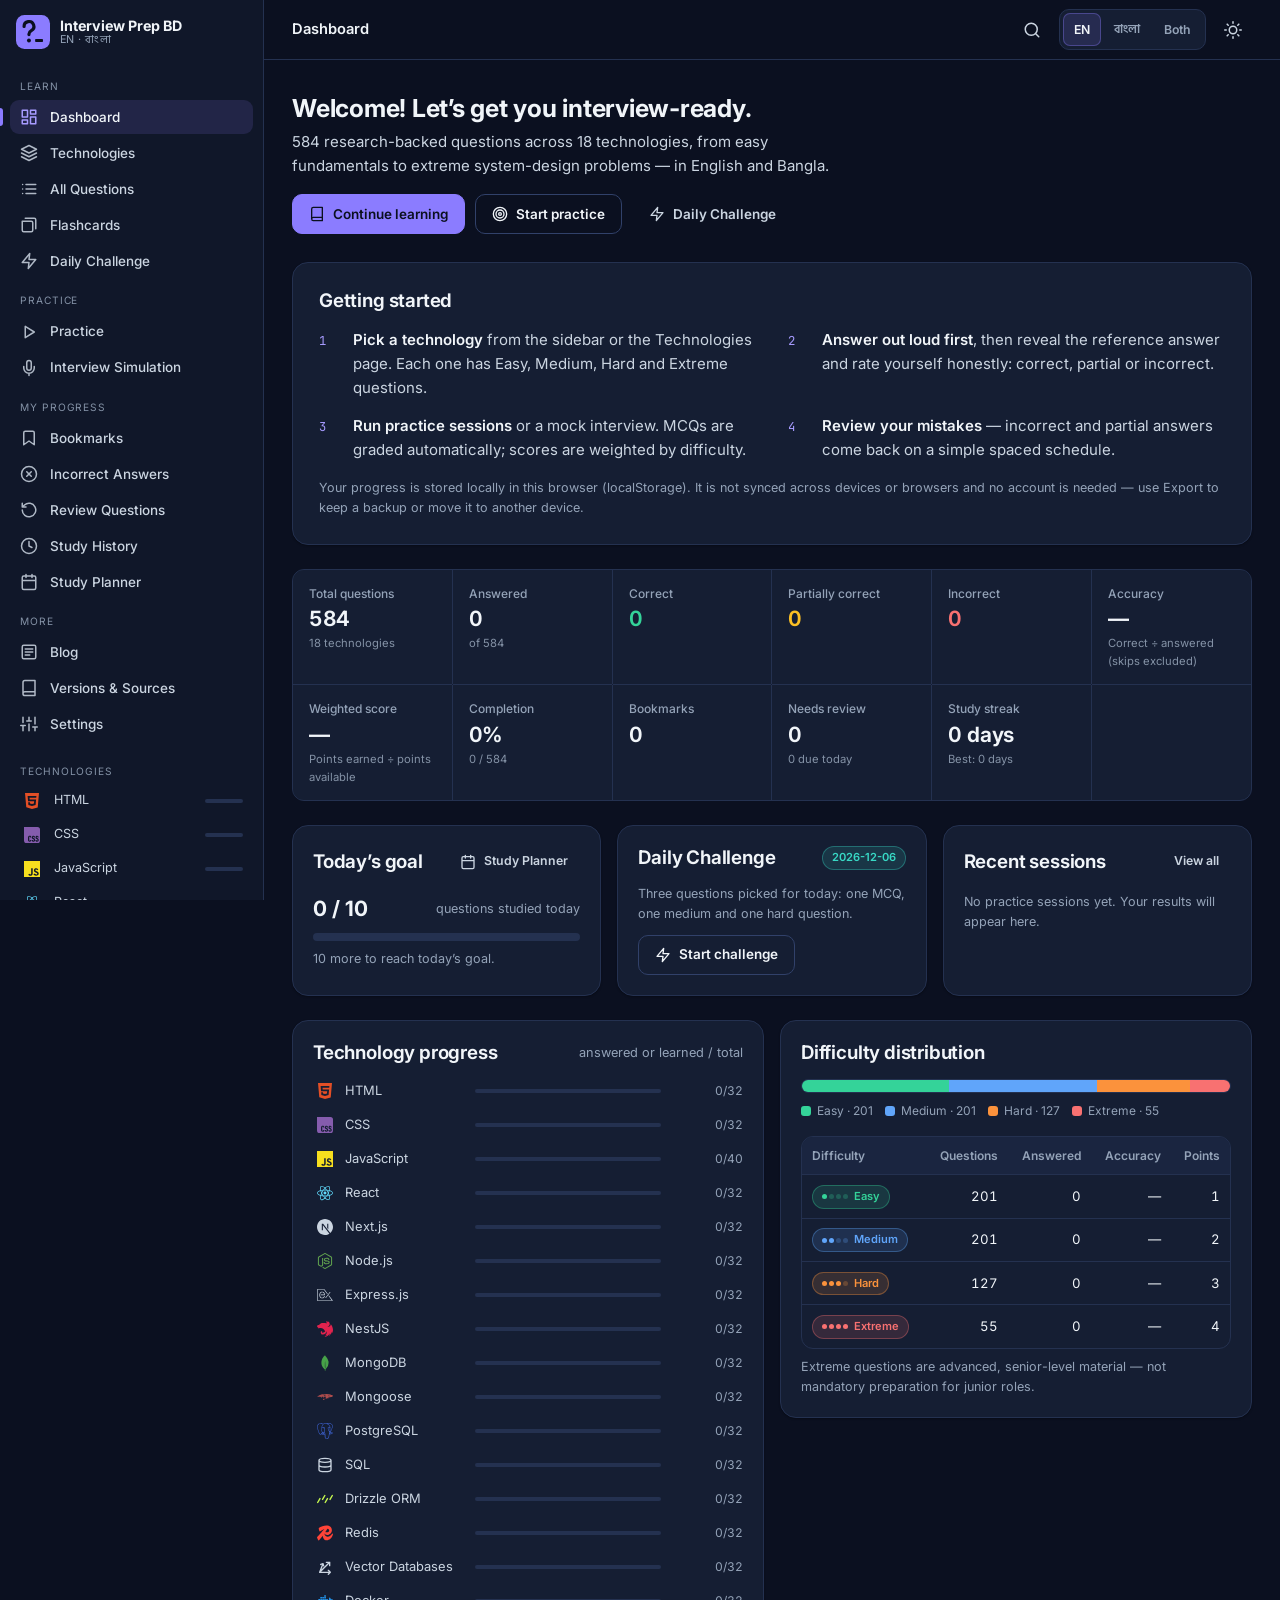
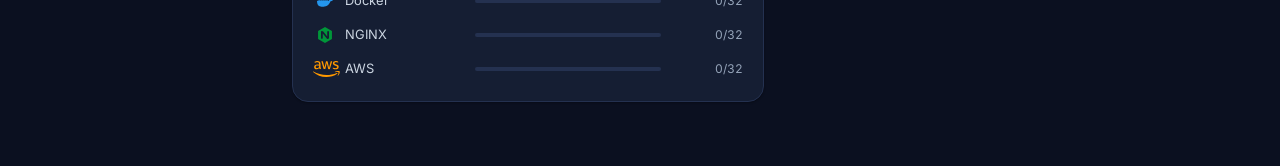
==== commit 9f789432: "Update UI, add blog" ====
--- a/index.html
+++ b/index.html
@@ -6,8 +6,15 @@
   <title>Interview Prep BD — Bilingual Tech Interview Platform</title>
   <meta name="description" content="Bilingual (English + বাংলা) technical interview preparation for developers in Bangladesh and international roles: 18 technologies, practice sessions, MCQs, scoring and progress tracking.">
   <meta name="color-scheme" content="dark light">
+  <!-- seo:start -->
+  <meta property="og:site_name" content="Interview Prep BD">
+  <meta property="og:type" content="website">
+  <meta property="og:title" content="Interview Prep BD: bilingual technical interview practice">
+  <meta property="og:description" content="Bilingual (English + বাংলা) technical interview preparation for developers in Bangladesh and international roles: 18 technologies, practice sessions, MCQs, scoring and progress tracking.">
+  <!-- seo:end -->
   <meta name="theme-color" content="#0B1020">
-  <link rel="icon" href="data:image/svg+xml,%3Csvg xmlns='http://www.w3.org/2000/svg' viewBox='0 0 64 64'%3E%3Crect width='64' height='64' rx='14' fill='%238B7CFF'/%3E%3Cpath d='M20 22l-8 10 8 10M44 22l8 10-8 10M36 18l-8 28' stroke='%230B1020' stroke-width='5' fill='none' stroke-linecap='round' stroke-linejoin='round'/%3E%3C/svg%3E">
+  <link rel="icon" href="data:image/svg+xml,%3Csvg xmlns='http://www.w3.org/2000/svg' viewBox='0 0 32 32'%3E%3Crect width='32' height='32' rx='8' fill='%238B7CFF'/%3E%3Cg transform='translate%280 -.6%29'%3E%3Cpath d='M7.6 11.4a4.6 4.6 0 1 1 6.8 4c-1.4.8-2.2 1.6-2.2 3v.6' fill='none' stroke='%230B1020' stroke-width='3' stroke-linecap='round' stroke-linejoin='round'/%3E%3Ccircle cx='12.2' cy='24.6' r='1.85' fill='%230B1020'/%3E%3Crect x='18' y='23.2' width='7.4' height='2.9' rx='.7' fill='%230B1020'/%3E%3C/g%3E%3C/svg%3E">
+  <link rel="apple-touch-icon" href="assets/brand/apple-touch-icon.png">
   <link rel="preconnect" href="https://fonts.googleapis.com">
   <link rel="preconnect" href="https://fonts.gstatic.com" crossorigin>
   <link rel="stylesheet" href="https://fonts.googleapis.com/css2?family=Hind+Siliguri:wght@400;500;600;700&family=Inter:wght@400;500;600;700&family=JetBrains+Mono:wght@400;500&display=swap">
@@ -19,23 +26,24 @@
   <div class="app" id="app">
     <aside class="sidebar" id="sidebar" aria-label="Primary">
       <div class="sidebar__brand">
-        <a href="#/dashboard" class="brand" aria-label="Interview Prep BD — dashboard">
+        <a href="#/dashboard" class="brand" aria-label="Interview Prep BD — dashboard" data-tip="Interview Prep BD" data-tip-side="right" data-tip-collapsed>
           <span class="brand__mark" aria-hidden="true">
-            <svg viewBox="0 0 24 24" width="20" height="20"><path d="M8 7l-5 5 5 5M16 7l5 5-5 5M14 4l-4 16" fill="none" stroke="currentColor" stroke-width="2.2" stroke-linecap="round" stroke-linejoin="round"/></svg>
+            <svg viewBox="0 0 32 32" width="34" height="34"><g transform="translate(0 -.6)"><path d="M7.6 11.4a4.6 4.6 0 1 1 6.8 4c-1.4.8-2.2 1.6-2.2 3v.6" fill="none" stroke="currentColor" stroke-width="3" stroke-linecap="round" stroke-linejoin="round"/><circle cx="12.2" cy="24.6" r="1.85" fill="currentColor"/><rect x="18" y="23.2" width="7.4" height="2.9" rx=".7" fill="currentColor"/></g></svg>
           </span>
           <span class="brand__text">
             <strong>Interview Prep BD</strong>
             <small>EN · বাংলা</small>
           </span>
         </a>
-        <button class="icon-btn sidebar__collapse" id="collapseBtn" type="button" aria-label="Collapse sidebar" aria-expanded="true">
-          <svg viewBox="0 0 24 24" width="18" height="18" aria-hidden="true"><path d="M15 6l-6 6 6 6" fill="none" stroke="currentColor" stroke-width="2" stroke-linecap="round" stroke-linejoin="round"/></svg>
-        </button>
       </div>
       <nav class="sidebar__nav" id="nav"></nav>
       <div class="sidebar__techs" id="sidebarTechs"></div>
       <div class="sidebar__foot" id="sidebarFoot"></div>
     </aside>
+    <!-- Edge handle: revealed on sidebar hover/focus (always on touch); shortcut [ -->
+    <button class="sidebar-toggle" id="collapseBtn" type="button" aria-controls="sidebar" aria-label="Collapse sidebar" aria-expanded="true" aria-keyshortcuts="[" data-tip="Collapse sidebar" data-tip-key="[" data-tip-side="right">
+      <svg viewBox="0 0 24 24" width="14" height="14" aria-hidden="true"><path d="M15 6l-6 6 6 6" fill="none" stroke="currentColor" stroke-width="2.4" stroke-linecap="round" stroke-linejoin="round"/></svg>
+    </button>
     <div class="scrim" id="scrim" hidden></div>
 
     <div class="main-wrap">
--- a/styles.css
+++ b/styles.css
@@ -177,7 +177,7 @@
 .brand { display: flex; align-items: center; gap: 10px; color: var(--text); min-width: 0; }
 .brand:hover { text-decoration: none; }
 .brand__mark {
-  width: 34px; height: 34px; border-radius: 10px; flex: 0 0 34px;
+  width: 34px; height: 34px; border-radius: 8.5px; flex: 0 0 34px;
   display: grid; place-items: center;
   background: var(--primary);
   color: var(--primary-ink);
@@ -221,26 +221,59 @@
 }
 .tech-link:hover { background: var(--card); text-decoration: none; color: var(--text); }
 .tech-link[aria-current="page"] { background: var(--secondary-soft); color: var(--text); }
-.tech-dot {
-  width: 24px; height: 24px; flex: 0 0 24px; border-radius: 7px; display: grid; place-items: center;
-  font-size: .62rem; font-weight: 700; color: #0B1020; letter-spacing: -.02em;
-}
+.tech-dot { width: 24px; height: 24px; flex: 0 0 24px; display: grid; place-items: center; }
+/* Brand marks: brand hue per theme (contrast-adjusted at build time), text colour for neutral brands */
+.tech-mark { display: block; flex: none; color: var(--mark-d, var(--text-2)); }
+:root[data-theme="light"] .tech-mark { color: var(--mark-l, var(--text-2)); }
+.badge .tech-mark { display: inline-block; }
 .tech-link .mini-progress { margin-left: auto; width: 38px; height: 4px; border-radius: 99px; background: var(--border); overflow: hidden; flex: 0 0 38px; }
 .tech-link .mini-progress > i { display: block; height: 100%; background: var(--secondary); border-radius: inherit; }
 .sidebar__foot { border-top: 1px solid var(--border); padding: 10px 12px; font-size: .75rem; color: var(--faint); }
 
-.app.is-collapsed .sidebar { width: var(--sidebar-w-collapsed); flex-basis: var(--sidebar-w-collapsed); }
-.app.is-collapsed .brand__text,
-.app.is-collapsed .nav-label,
-.app.is-collapsed .nav-badge,
-.app.is-collapsed .nav-group-label,
-.app.is-collapsed .tech-link .tech-name,
-.app.is-collapsed .tech-link .mini-progress,
-.app.is-collapsed .sidebar__foot { display: none; }
-.app.is-collapsed .sidebar__brand { flex-direction: column; padding: 12px 8px; }
-.app.is-collapsed .nav-link, .app.is-collapsed .tech-link { justify-content: center; padding: 9px 0; }
-.app.is-collapsed .nav-link[aria-current="page"]::before { left: -10px; }
-.app.is-collapsed .sidebar__collapse svg { transform: rotate(180deg); }
+@media (min-width: 861px) {
+  .app.is-collapsed .sidebar { width: var(--sidebar-w-collapsed); flex-basis: var(--sidebar-w-collapsed); }
+  .app.is-collapsed .brand__text,
+  .app.is-collapsed .nav-group-label,
+  .app.is-collapsed .tech-link .mini-progress,
+  .app.is-collapsed .sidebar__foot { display: none; }
+  /* Labels and counts stay in the accessibility tree; the tooltip shows them visually */
+  .app.is-collapsed .nav-label,
+  .app.is-collapsed .nav-badge,
+  .app.is-collapsed .tech-link .tech-name {
+    position: absolute; width: 1px; height: 1px; margin: -1px; padding: 0; overflow: hidden; clip: rect(0 0 0 0); white-space: nowrap; border: 0;
+  }
+  .app.is-collapsed .sidebar__brand { justify-content: center; padding: 14px 8px 10px; }
+  .app.is-collapsed .nav-link, .app.is-collapsed .tech-link { justify-content: center; padding: 9px 0; }
+}
+
+/* Tooltip: one shared element positioned by JS (data-tip), so it escapes the sidebar's overflow clip */
+.tooltip {
+  position: fixed; z-index: 300; top: 0; left: 0; pointer-events: none;
+  max-width: 260px; padding: 5px 9px; border-radius: 6px;
+  background: var(--card-2); color: var(--text); border: 1px solid var(--border-strong);
+  box-shadow: var(--shadow); font-size: .8rem; font-weight: 500; line-height: 1.35; white-space: nowrap;
+  opacity: 0; transition: opacity .12s var(--ease);
+}
+.tooltip.is-visible { opacity: 1; }
+.tooltip kbd { margin-left: 6px; font-size: .7rem; padding: 0 5px; }
+:root[data-theme="light"] .tooltip { background: #0F172A; color: #F8FAFC; border-color: #0F172A; }
+:root[data-theme="light"] .tooltip kbd { background: #1E293B; color: #E2E8F0; border-color: #334155; }
+
+/* Collapse handle: a small knob riding the sidebar's right edge, aligned with the brand row */
+.sidebar-toggle {
+  position: fixed; z-index: 45; top: calc(var(--topbar-h) / 2 - 12px); left: calc(var(--sidebar-w) - 12px);
+  width: 24px; height: 24px; padding: 0; border-radius: 50%; display: grid; place-items: center;
+  background: var(--bg); color: var(--muted); border: 1px solid var(--border-strong); cursor: pointer;
+  box-shadow: var(--shadow-sm);
+  opacity: 0; transition: opacity .15s var(--ease), left var(--dur) var(--ease), color var(--dur), border-color var(--dur), background var(--dur);
+}
+.sidebar-toggle svg { transition: transform var(--dur) var(--ease); }
+.sidebar:hover ~ .sidebar-toggle, .sidebar:focus-within ~ .sidebar-toggle, .sidebar-toggle:hover, .sidebar-toggle:focus-visible { opacity: 1; }
+.sidebar-toggle:hover { color: var(--text); border-color: var(--faint); background: var(--card); }
+.sidebar-toggle:focus-visible { border-radius: 50%; }
+.app.is-collapsed .sidebar-toggle { left: calc(var(--sidebar-w-collapsed) - 12px); }
+.app.is-collapsed .sidebar-toggle svg { transform: rotate(180deg); }
+@media (hover: none) { .sidebar-toggle { opacity: 1; } }
 
 .scrim {
   position: fixed; inset: 0; background: rgba(4,7,16,.6);
@@ -498,8 +531,8 @@
 .tech-card { display: flex; flex-direction: column; gap: 12px; }
 .tech-card__head { display: flex; align-items: center; gap: 12px; }
 .tech-card__logo {
-  width: 44px; height: 44px; border-radius: 12px; display: grid; place-items: center;
-  font-weight: 800; font-size: .9rem; color: #0B1020; flex: 0 0 44px; letter-spacing: -.03em;
+  width: 44px; height: 44px; border-radius: 10px; display: grid; place-items: center; flex: 0 0 44px;
+  background: var(--card-2); border: 1px solid var(--border);
 }
 .tech-card__title { margin: 0; font-size: 1.05rem; }
 .tech-card__ver { font-size: .74rem; color: var(--muted); font-family: var(--font-mono); }
@@ -817,11 +850,7 @@
     width: min(300px, 86vw) !important; flex-basis: auto !important; box-shadow: var(--shadow-lg);
   }
   .app.is-nav-open .sidebar { transform: none; }
-  .sidebar__collapse { display: none; }
-  .app.is-collapsed .brand__text, .app.is-collapsed .nav-label, .app.is-collapsed .nav-badge,
-  .app.is-collapsed .nav-group-label, .app.is-collapsed .tech-link .tech-name,
-  .app.is-collapsed .tech-link .mini-progress, .app.is-collapsed .sidebar__foot { display: revert; }
-  .app.is-collapsed .nav-link, .app.is-collapsed .tech-link { justify-content: flex-start; padding: 8px 10px; }
+  .sidebar-toggle { display: none; }
   .grid--2 { grid-template-columns: minmax(0, 1fr); }
   .span-2 { grid-column: auto; }
 }
@@ -875,6 +904,7 @@
 @media (forced-colors: active) {
   .btn, .chip, .mcq-option, .assess-btn, .card, .stat { border: 1px solid CanvasText; }
   .progress > span { background: Highlight; }
+  .tech-mark { color: CanvasText; }
 }
 
 @media print {
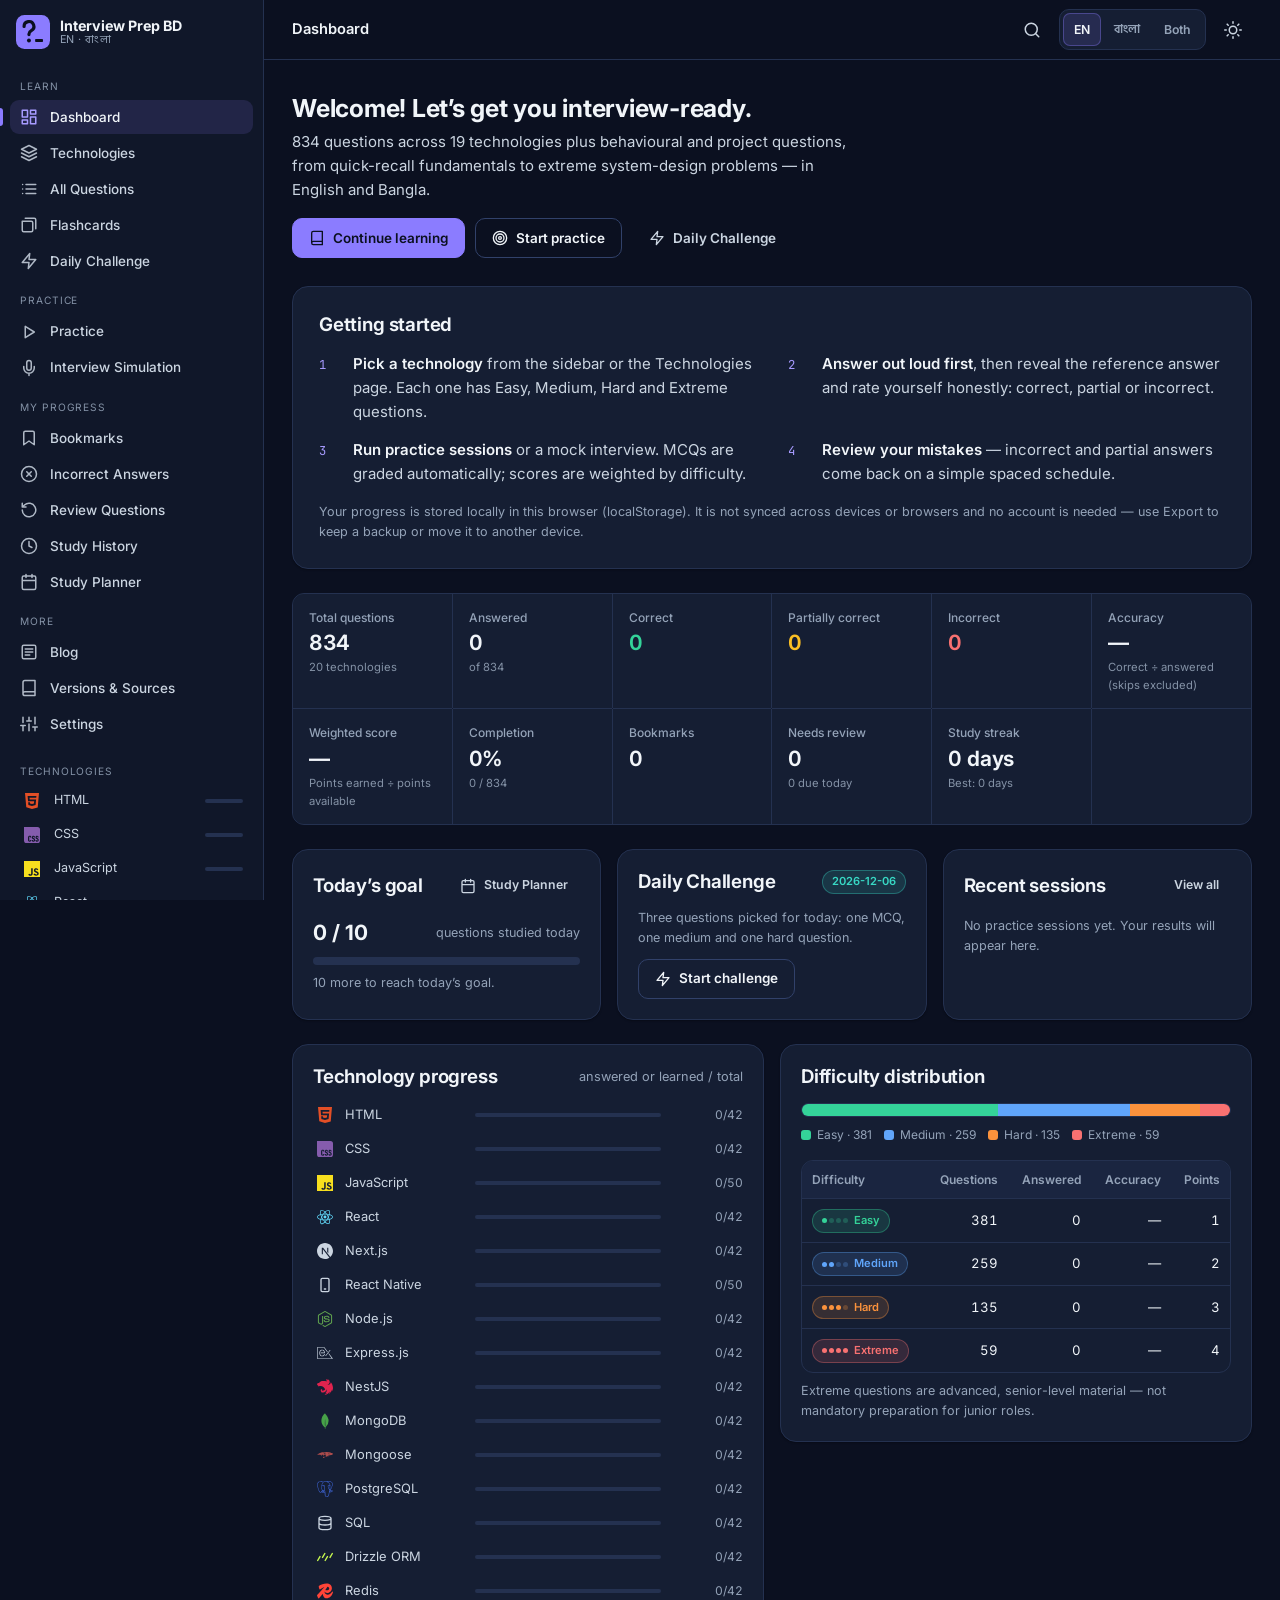
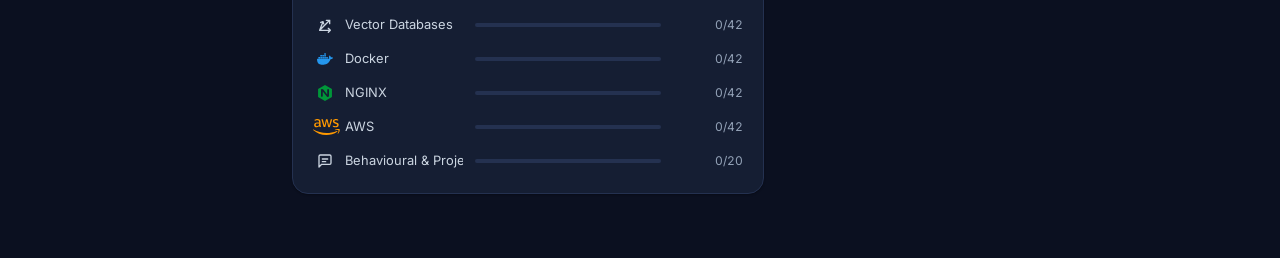
==== commit 9b26dfad: "Add React Native questions and check content quality" ====
--- a/index.html
+++ b/index.html
@@ -4,13 +4,13 @@
   <meta charset="utf-8">
   <meta name="viewport" content="width=device-width, initial-scale=1, viewport-fit=cover">
   <title>Interview Prep BD — Bilingual Tech Interview Platform</title>
-  <meta name="description" content="Bilingual (English + বাংলা) technical interview preparation for developers in Bangladesh and international roles: 18 technologies, practice sessions, MCQs, scoring and progress tracking.">
+  <meta name="description" content="Bilingual (English + বাংলা) technical interview preparation for developers in Bangladesh and international roles: 19 technologies including React Native, behavioural questions, practice sessions, MCQs, scoring and progress tracking.">
   <meta name="color-scheme" content="dark light">
   <!-- seo:start -->
   <meta property="og:site_name" content="Interview Prep BD">
   <meta property="og:type" content="website">
   <meta property="og:title" content="Interview Prep BD: bilingual technical interview practice">
-  <meta property="og:description" content="Bilingual (English + বাংলা) technical interview preparation for developers in Bangladesh and international roles: 18 technologies, practice sessions, MCQs, scoring and progress tracking.">
+  <meta property="og:description" content="Bilingual (English + বাংলা) technical interview preparation for developers in Bangladesh and international roles: 19 technologies including React Native, behavioural questions, practice sessions, MCQs, scoring and progress tracking.">
   <!-- seo:end -->
   <meta name="theme-color" content="#0B1020">
   <link rel="icon" href="data:image/svg+xml,%3Csvg xmlns='http://www.w3.org/2000/svg' viewBox='0 0 32 32'%3E%3Crect width='32' height='32' rx='8' fill='%238B7CFF'/%3E%3Cg transform='translate%280 -.6%29'%3E%3Cpath d='M7.6 11.4a4.6 4.6 0 1 1 6.8 4c-1.4.8-2.2 1.6-2.2 3v.6' fill='none' stroke='%230B1020' stroke-width='3' stroke-linecap='round' stroke-linejoin='round'/%3E%3Ccircle cx='12.2' cy='24.6' r='1.85' fill='%230B1020'/%3E%3Crect x='18' y='23.2' width='7.4' height='2.9' rx='.7' fill='%230B1020'/%3E%3C/g%3E%3C/svg%3E">
--- a/styles.css
+++ b/styles.css
@@ -591,6 +591,8 @@
 .callout--tip { border-color: color-mix(in srgb, var(--secondary) 35%, transparent); background: var(--secondary-soft); }
 .callout--warn { border-color: color-mix(in srgb, var(--hard) 40%, transparent); background: var(--hard-soft); }
 .callout--info { border-color: var(--border); background: var(--card-2); }
+.callout--quick { border-color: color-mix(in srgb, var(--primary) 40%, transparent); background: var(--primary-soft); }
+.callout--quick .prose { font-size: 1.02rem; }
 .callout__title { font-weight: 700; font-size: .85rem; display: flex; align-items: center; gap: 8px; margin-bottom: 6px; }
 
 /* Code */
